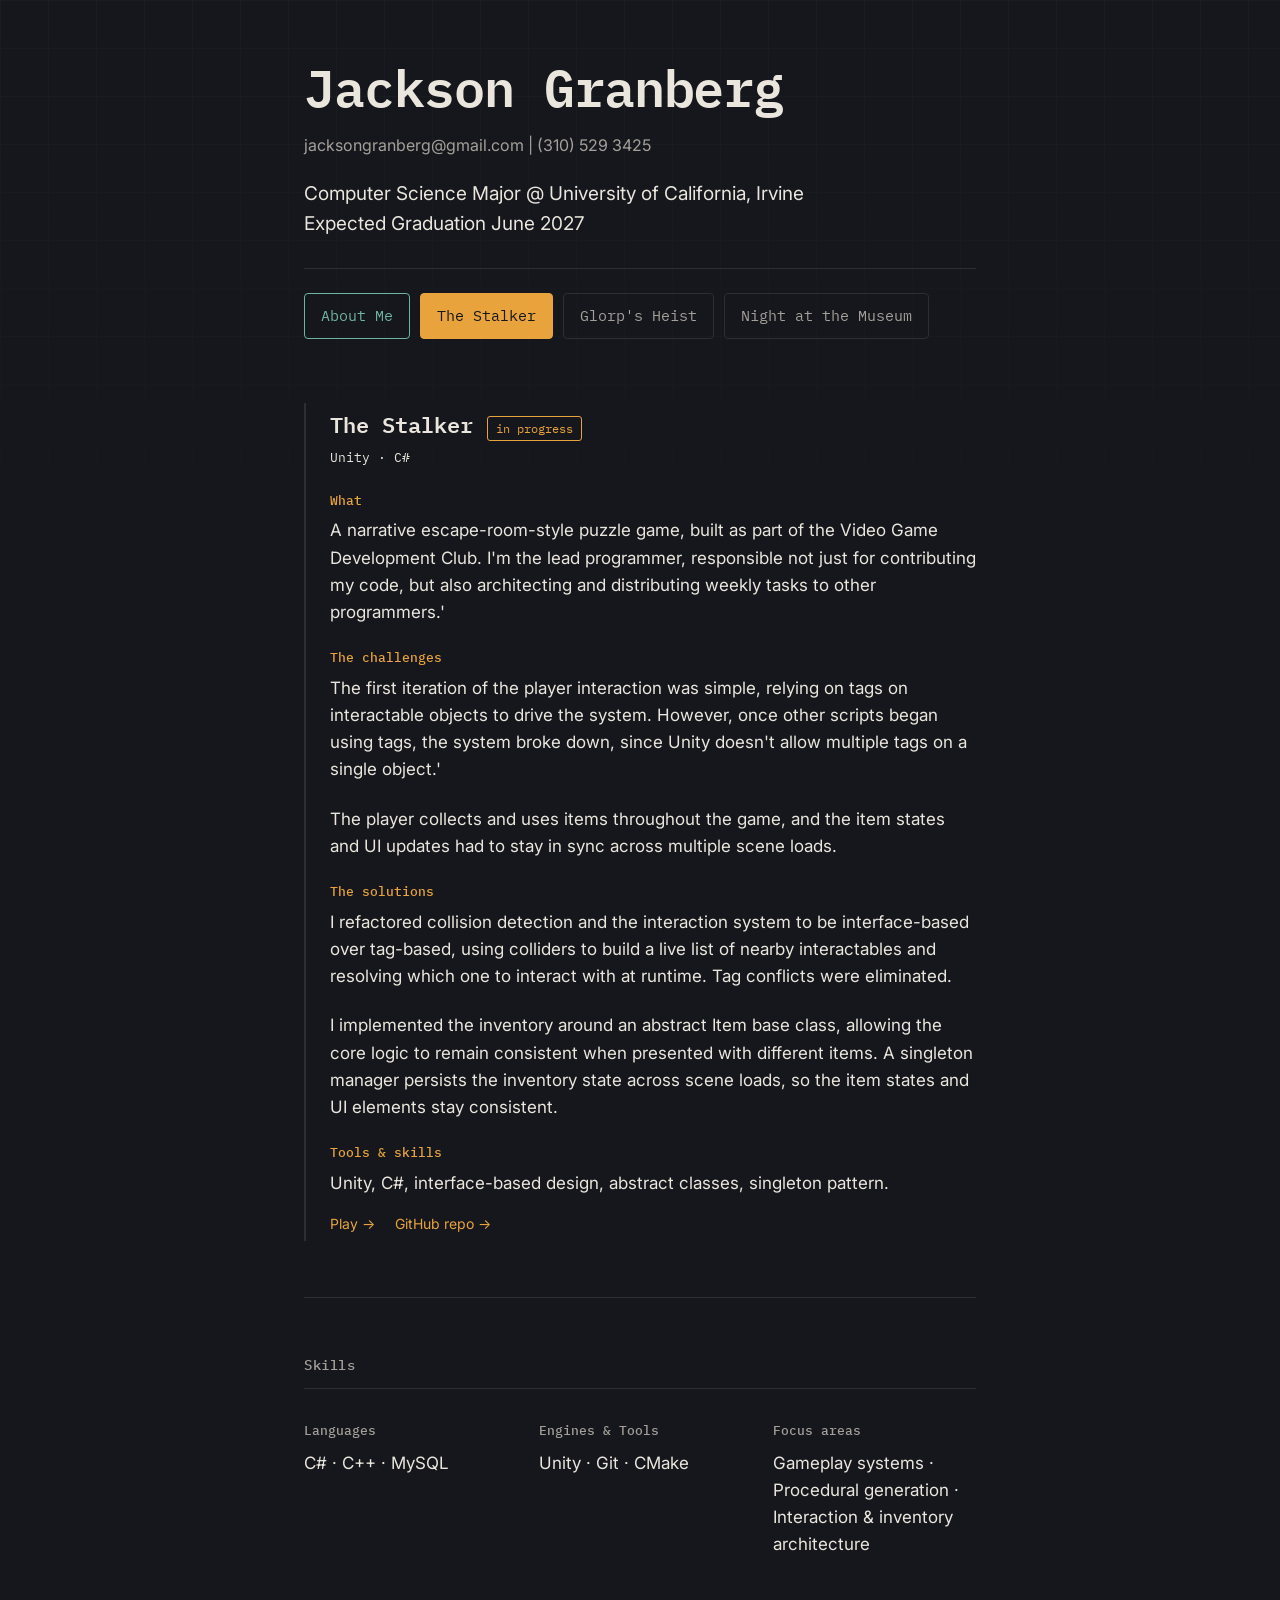
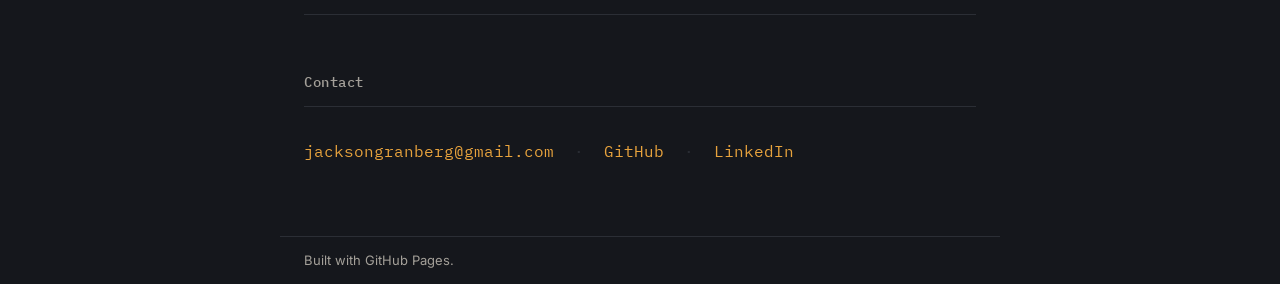
==== index.html @ 87cd90bc "added about.html, index.html, style.css" ====
<!DOCTYPE html>
<html lang="en">
<head>
<meta charset="UTF-8">
<meta name="viewport" content="width=device-width, initial-scale=1.0">
<title>Jackson — Software Engineer</title>
<link rel="preconnect" href="https://fonts.googleapis.com">
<link rel="preconnect" href="https://fonts.gstatic.com" crossorigin>
<link href="https://fonts.googleapis.com/css2?family=IBM+Plex+Mono:wght@400;500;600&family=Inter:wght@400;500&display=swap" rel="stylesheet">
<link rel="stylesheet" href="style.css">
</head>
<body>

<div class="grid-bg" aria-hidden="true"></div>

<header class="intro">
    <div class="wrap">
        <h1>Jackson Granberg</h1>
        <p class="contact">jacksongranberg@gmail.com  |  (310) 529 3425</p>
        <p class="studentinfo">Computer Science Major @ University of California, Irvine<br />Expected Graduation June 2027</p>
        <nav class="tabs" role="tablist">
            <a class="tab-btn about-btn" href="about.html">About Me</a>
            <button class="tab-btn is-active-tab" data-target="stalker" role="tab" aria-selected="true">The Stalker</button>
            <button class="tab-btn" data-target="glorps-heist" role="tab" aria-selected="false">Glorp's Heist</button>
            <button class="tab-btn" data-target="night-museum" role="tab" aria-selected="false">Night at the Museum</button>
        </nav>
    </div>
</header>

<main class="wrap">

  <section id="projects">
    <div class="project-stage">
        
        <article class="project pos-center is-active" id="stalker">
            <div class="project-head">
                <h2>The Stalker</h2>
                <span class="status">in progress</span>
            </div>
            <p class="stack">Unity · C#</p>

            <h4>What</h4>
            <p>A narrative escape-room-style puzzle game, built as part of the Video Game Development Club. I'm the lead programmer, responsible not just for contributing my code, but also architecting and distributing weekly tasks to other programmers.'</p>

            <h4>The challenges</h4>
            <p>The first iteration of the player interaction was simple, relying on tags on interactable objects to drive the system. However, once other scripts began using tags, the system broke down, since Unity doesn't allow multiple tags on a single object.'</p>
            <p>The player collects and uses items throughout the game, and the item states and UI updates had to stay in sync across multiple scene loads.</p>

            <h4>The solutions</h4>
            <p>I refactored collision detection and the interaction system to be interface-based over tag-based, using colliders to build a live list of nearby interactables and resolving which one to interact with at runtime. Tag conflicts were eliminated.</p>
            <p>I implemented the inventory around an abstract Item base class, allowing the core logic to remain consistent when presented with different items. A singleton manager persists the inventory state across scene loads, so the item states and UI elements stay consistent.</p>

            <h4>Tools &amp; skills</h4>
            <p>Unity, C#, interface-based design, abstract classes, singleton pattern.</p>

            <div class="links">
                <a href="PASTE_STALKER_PLAY_LINK" class="link-placeholder">Play →</a>
                <a href="PASTE_STALKER_GITHUB_LINK" class="link-placeholder">GitHub repo →</a>
            </div>
        </article>

    <article class="project pos-left" id="glorps-heist">
      <div class="project-head">
        <h2>Glorp's Heist</h2>
        <span class="status">1st place — game jam</span>
      </div>
      <p class="stack">Unity · C#</p>

      <h4>What</h4>
      <p>A guard-patrol puzzle game where players navigate around guards walking fixed paths, timing their movement to stay out of sight.</p>

      <h4>The challenges</h4>
        <p>As a game jam project, we had very little time to spend on level design itself. Hardcoding guard behaviour for each level would make code refinements time-consuming, so more modularity was needed.</p>
        <p>The modularity of the guard patrols caused a second issue with guard vision. The vision cones needed to update in real-time to create responsive, fair gameplay.</p>

      <h4>The solutions</h4>
        <p>I architected the guard patrol system like a level editor, allowing for quick on-the-fly adjustments to paths and timings. It funtions through the Unity inspector, allowing for modifications without touching the code, allowing for rapid iterations.</p>
        <p>To keep vision cones accurate against changing geometry, I used raycasts and colliders to allow for live updates and detection.</p>
      <h4>Tools &amp; skills</h4>
      <p>Unity, C#, vision/detection systems, raycasts, modular tooling, working under time pressure.</p>

      <div class="links">
          <a href="PASTE_GLORPS_HEIST_PLAY_LINK" class="link-placeholder">Play →</a>
          <a href="PASTE_GLORPS_HEIST_GITHUB_LINK" class="link-placeholder">GitHub repo →</a>
      </div>
    </article>

    <article class="project pos-left" id="night-museum">
      <div class="project-head">
        <h2>Night at the Museum</h2>
        <span class="status">finished — game jam</span>
      </div>
      <p class="stack">Unity · C#</p>

      <h4>What</h4>
      <p>A trash-collecting endless roguelike where players clear rooms to earn trash, buy upgrades, and eventually win.</p>

      <h4>The challenges</h4>
      <p>One room would get boring fast, so we needed rooms that felt different on different runs to keep gameplay fresh.</p>
        <p>One of our minigames involved wiping dirt off a picture frame, and I had no starting point, so I needed to learn how to implement this feature.</p>

      <h4>The solutions</h4>
        <p>I built three distinct room layouts, which then had randomized trash and trap spawns within a specific areas over a collider.</p>
        <p>To cause the effect of cleaning dirt, I created a dirty render texture, which the player then paints onto using mouse tracking with a texture mask, revealing the sprite underneath.</p>

      <h4>Tools &amp; skills</h4>
      <p>Unity, C#, procedural generation, minigame design, texture maps, mouse tracking</p>

      <div class="links">
          <a href="PASTE_MUSEUM_PLAY_LINK" class="link-placeholder">Play →</a>
          <a href="PASTE_MUSEUM_GITHUB_LINK" class="link-placeholder">GitHub repo →</a>
      </div>
    </article>

    </div>
  </section>

  <section id="skills">
    <h2 class="section-label">Skills</h2>
    <div class="skills-grid">
      <div class="skills-col">
        <h4>Languages</h4>
        <p>C# · C++ · MySQL</p>
      </div>
      <div class="skills-col">
        <h4>Engines &amp; Tools</h4>
        <p>Unity · Git · CMake</p>
      </div>
      <div class="skills-col">
        <h4>Focus areas</h4>
        <p>Gameplay systems · Procedural generation · Interaction &amp; inventory architecture</p>
      </div>
    </div>
  </section>

  <section id="contact">
    <h2 class="section-label">Contact</h2>
    <p class="contact-line">
        <a href="mailto:jacksongranberg@gmail.com">jacksongranberg@gmail.com</a>
      <span class="sep">·</span>
      <a href="https://github.com/krazyjax">GitHub</a>
      <span class="sep">·</span>
      <a href="https://linkedin.com/in/jackson-granberg-7b9085273">LinkedIn</a>
    </p>
  </section>

</main>

<footer class="wrap">
  <p>Built with GitHub Pages.</p>
</footer>

<script>
(function () {
  var tabs = document.querySelectorAll('.tab-btn');
  var stage = document.querySelector('.project-stage');

  function switchTo(id) {
    var next = stage.querySelector('#' + id);
    var current = stage.querySelector('.project.is-active');
    if (!next || next === current) return;

    if (current) {
      current.classList.remove('is-active', 'pos-center', 'pos-right');
      current.classList.add('pos-left');
      current.setAttribute('aria-hidden', 'true');
    }

    // Snap the incoming panel to the right, instantly, before animating in.
    next.classList.add('no-transition', 'pos-right');
    next.classList.remove('pos-left', 'pos-center');
    void next.offsetWidth; // force reflow so the snap registers before we transition
    next.classList.remove('no-transition');
    next.removeAttribute('aria-hidden');

    requestAnimationFrame(function () {
      next.classList.remove('pos-right');
      next.classList.add('pos-center', 'is-active');
    });

    tabs.forEach(function (btn) {
      var isTarget = btn.dataset.target === id;
      btn.classList.toggle('is-active-tab', isTarget);
      btn.setAttribute('aria-selected', isTarget);
    });
  }

  tabs.forEach(function (btn) {
    if (!btn.dataset.target) return;
    btn.addEventListener('click', function () {
      switchTo(btn.dataset.target);
    });
  });
})();
</script>

</body>
</html>
---- style.css ----
:root {
  --bg: #15171c;
  --bg-raised: #1b1e24;
  --text: #eae6dd;
  --text-dim: #a4a099;
  --accent: #e8a33d;
  --accent2: #6fb3a0;
  --rule: #2b2e35;
  --mono: 'IBM Plex Mono', 'Courier New', monospace;
  --sans: 'Inter', -apple-system, BlinkMacSystemFont, 'Segoe UI', sans-serif;
}

* { box-sizing: border-box; }

html {
  scroll-behavior: smooth;
}

body {
  margin: 0;
  background: var(--bg);
  color: var(--text);
  font-family: var(--sans);
  line-height: 1.6;
  font-size: 17px;
  position: relative;
}

@media (prefers-reduced-motion: reduce) {
  html { scroll-behavior: auto; }
}

.grid-bg {
  position: fixed;
  inset: 0;
  z-index: 0;
  pointer-events: none;
  background-image:
    linear-gradient(var(--rule) 1px, transparent 1px),
    linear-gradient(90deg, var(--rule) 1px, transparent 1px);
  background-size: 48px 48px;
  opacity: 0.25;
  mask-image: linear-gradient(to bottom, black, transparent 700px);
  -webkit-mask-image: linear-gradient(to bottom, black, transparent 700px);
}

.wrap {
  max-width: 720px;
  margin: 0 auto;
  padding: 0 24px;
  position: relative;
  z-index: 1;
}

/* Intro */

.intro {
  padding: 45px 0 8px;
}

.prompt {
  font-family: var(--mono);
  color: var(--text-dim);
  font-size: 15px;
  margin: 0 0 8px;
}

.prompt-symbol {
  color: var(--accent);
}

h1 {
  font-family: var(--mono);
  font-size: 52px;
  font-weight: 600;
  margin: 0 0 5px;
  letter-spacing: -0.02em;
}

.contact {
    font-size: 16px;
    max-width: 58ch;
    color: var(--text-dim);
    margin: 0 0 20px;
}

.studentinfo {
  font-size: 19px;
  max-width: 54ch;
  margin: 0 0 12px;
  color: var(--text);
}

.sub {
  font-size: 16px;
  max-width: 58ch;
  color: var(--text-dim);
  margin: 0;
}

.sub em {
  color: var(--text);
  font-style: normal;
  border-bottom: 1px solid var(--accent);
}

/* Tabs */

.tabs {
  display: flex;
  flex-wrap: wrap;
  gap: 10px;
  margin-top: 28px;
  padding-top: 24px;
  border-top: 1px solid var(--rule);
}

.tab-btn {
  font-family: var(--mono);
  font-size: 15px;
  color: var(--text-dim);
  background: transparent;
  border: 1px solid var(--rule);
  border-radius: 4px;
  padding: 10px 16px;
  cursor: pointer;
  text-decoration: none;
  display: inline-block;
  transition: color .2s ease, border-color .2s ease, background .2s ease;
}

.tab-btn:hover {
  color: var(--text);
  border-color: var(--text-dim);
}

.tab-btn:focus-visible {
  outline: 2px solid var(--accent);
  outline-offset: 2px;
}

.tab-btn.is-active-tab {
  color: var(--bg);
  background: var(--accent);
  border-color: var(--accent);
}

.tab-btn.about-btn {
  color: var(--accent2);
  border-color: var(--accent2);
}

.tab-btn.about-btn:hover {
  color: var(--bg);
  background: var(--accent2);
  border-color: var(--accent2);
}

.tab-btn.about-btn.is-active-tab {
  color: var(--bg);
  background: var(--accent2);
  border-color: var(--accent2);
}

/* Section labels (Skills / Contact) */

.section-label {
  font-family: var(--mono);
  font-size: 14px;
  font-weight: 500;
  letter-spacing: 0.04em;
  color: var(--text-dim);
  margin: 0 0 32px;
  padding-bottom: 12px;
  border-bottom: 1px solid var(--rule);
}

section {
  padding: 56px 0;
}

section + section {
  border-top: 1px solid var(--rule);
}

/* Project stage — all panels stacked in the same grid cell, only one visible */

.project-stage {
  display: grid;
}

.project-stage .project {
  grid-column: 1;
  grid-row: 1;
  transition: opacity .5s cubic-bezier(.4,0,.2,1), transform .5s cubic-bezier(.4,0,.2,1);
  pointer-events: none;
}

.project-stage .project.no-transition {
  transition: none;
}

.project-stage .project.pos-left {
  opacity: 0;
  transform: translateX(-36px);
}

.project-stage .project.pos-right {
  opacity: 0;
  transform: translateX(36px);
}

.project-stage .project.pos-center {
  opacity: 1;
  transform: translateX(0);
}

.project-stage .project.is-active {
  pointer-events: auto;
}

/* Projects — case study content */

.project {
  border-left: 2px solid var(--rule);
  padding: 4px 0 4px 24px;
}

.project-head {
  display: flex;
  align-items: baseline;
  gap: 14px;
  flex-wrap: wrap;
  margin-bottom: 6px;
}

.project h2 {
  font-family: var(--mono);
  font-size: 22px;
  font-weight: 600;
  margin: 0;
  color: var(--text);
}

.status {
  font-family: var(--mono);
  font-size: 12px;
  padding: 2px 8px;
  border-radius: 3px;
  white-space: nowrap;
  color: var(--accent);
  border: 1px solid var(--accent);
}

.stack {
  font-family: var(--mono);
  font-size: 13px;
  color: var(--text-dim);
  margin: 0 0 22px;
}

.project h4 {
  font-family: var(--mono);
  font-size: 13px;
  font-weight: 500;
  color: var(--accent);
  margin: 0 0 6px;
}

.project p {
  margin: 0 0 22px;
  color: var(--text);
  max-width: 62ch;
}

.links {
  display: flex;
  gap: 20px;
  font-size: 14px;
  margin-top: -6px;
}

.links a {
  color: var(--accent);
  text-decoration: none;
  border-bottom: 1px solid transparent;
}

.links a:hover,
.links a:focus-visible {
  border-bottom-color: var(--accent);
}

/* Skills */

.skills-grid {
  display: grid;
  grid-template-columns: repeat(3, 1fr);
  gap: 32px;
}

.skills-col h4 {
  font-family: var(--mono);
  font-size: 13px;
  font-weight: 500;
  color: var(--text-dim);
  margin: 0 0 8px;
}

.skills-col p {
  margin: 0;
}

/* Contact */

.contact-line {
  font-family: var(--mono);
  font-size: 16px;
}

.contact-line a {
  color: var(--accent);
  text-decoration: none;
  border-bottom: 1px solid transparent;
}

.contact-line a:hover,
.contact-line a:focus-visible {
  border-bottom-color: var(--accent);
}

.sep {
  color: var(--rule);
  margin: 0 10px;
}

/* About page */

.about-hero p {
  max-width: 60ch;
  color: var(--text-dim);
}

.about-block {
  margin-bottom: 40px;
}

.about-block:last-child {
  margin-bottom: 0;
}

.about-block h4 {
  font-family: var(--mono);
  font-size: 13px;
  font-weight: 500;
  color: var(--accent2);
  margin: 0 0 8px;
}

.about-block p {
  margin: 0;
  max-width: 62ch;
  color: var(--text);
}

footer {
  padding: 32px 0 64px;
  color: var(--text-dim);
  font-size: 13px;
  border-top: 1px solid var(--rule);
}

a:focus-visible,
button:focus-visible {
  outline: 2px solid var(--accent);
  outline-offset: 2px;
}

/* Responsive */

@media (max-width: 600px) {
  .intro { padding: 64px 0 48px; }
  h1 { font-size: 38px; }
  .role { font-size: 17px; }
  .skills-grid { grid-template-columns: 1fr; gap: 20px; }
  .project { padding-left: 16px; }
  .tab-btn { font-size: 13px; padding: 9px 12px; }
}
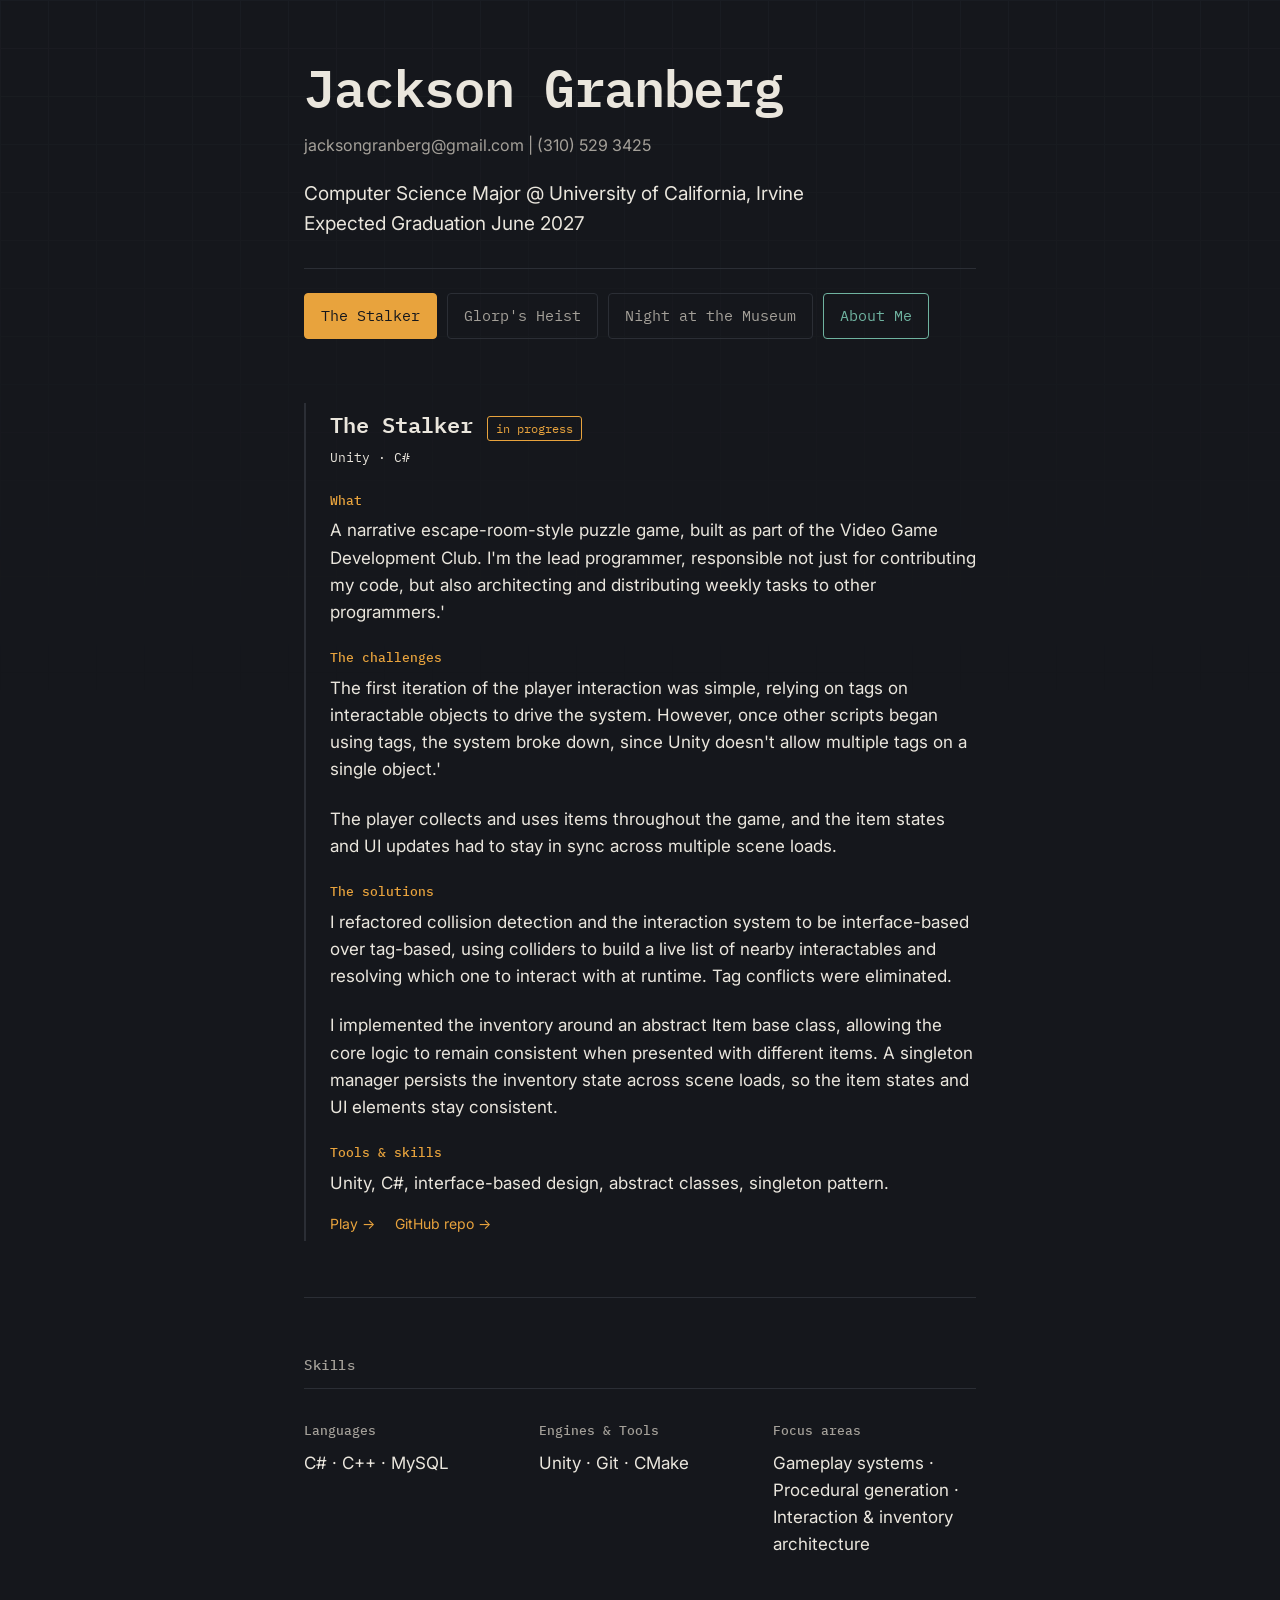
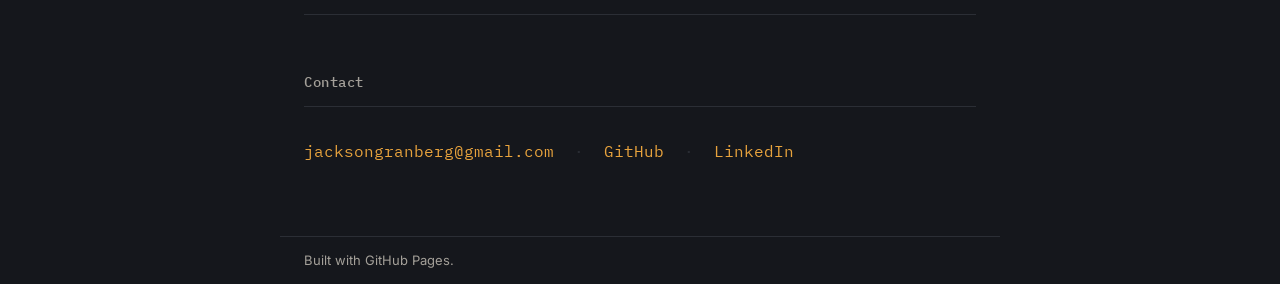
==== commit 82fe5aa3: "Update index.html" ====
--- a/index.html
+++ b/index.html
@@ -19,10 +19,10 @@
         <p class="contact">jacksongranberg@gmail.com  |  (310) 529 3425</p>
         <p class="studentinfo">Computer Science Major @ University of California, Irvine<br />Expected Graduation June 2027</p>
         <nav class="tabs" role="tablist">
-            <a class="tab-btn about-btn" href="about.html">About Me</a>
             <button class="tab-btn is-active-tab" data-target="stalker" role="tab" aria-selected="true">The Stalker</button>
             <button class="tab-btn" data-target="glorps-heist" role="tab" aria-selected="false">Glorp's Heist</button>
             <button class="tab-btn" data-target="night-museum" role="tab" aria-selected="false">Night at the Museum</button>
+            <a class="tab-btn about-btn" href="about.html">About Me</a>
         </nav>
     </div>
 </header>
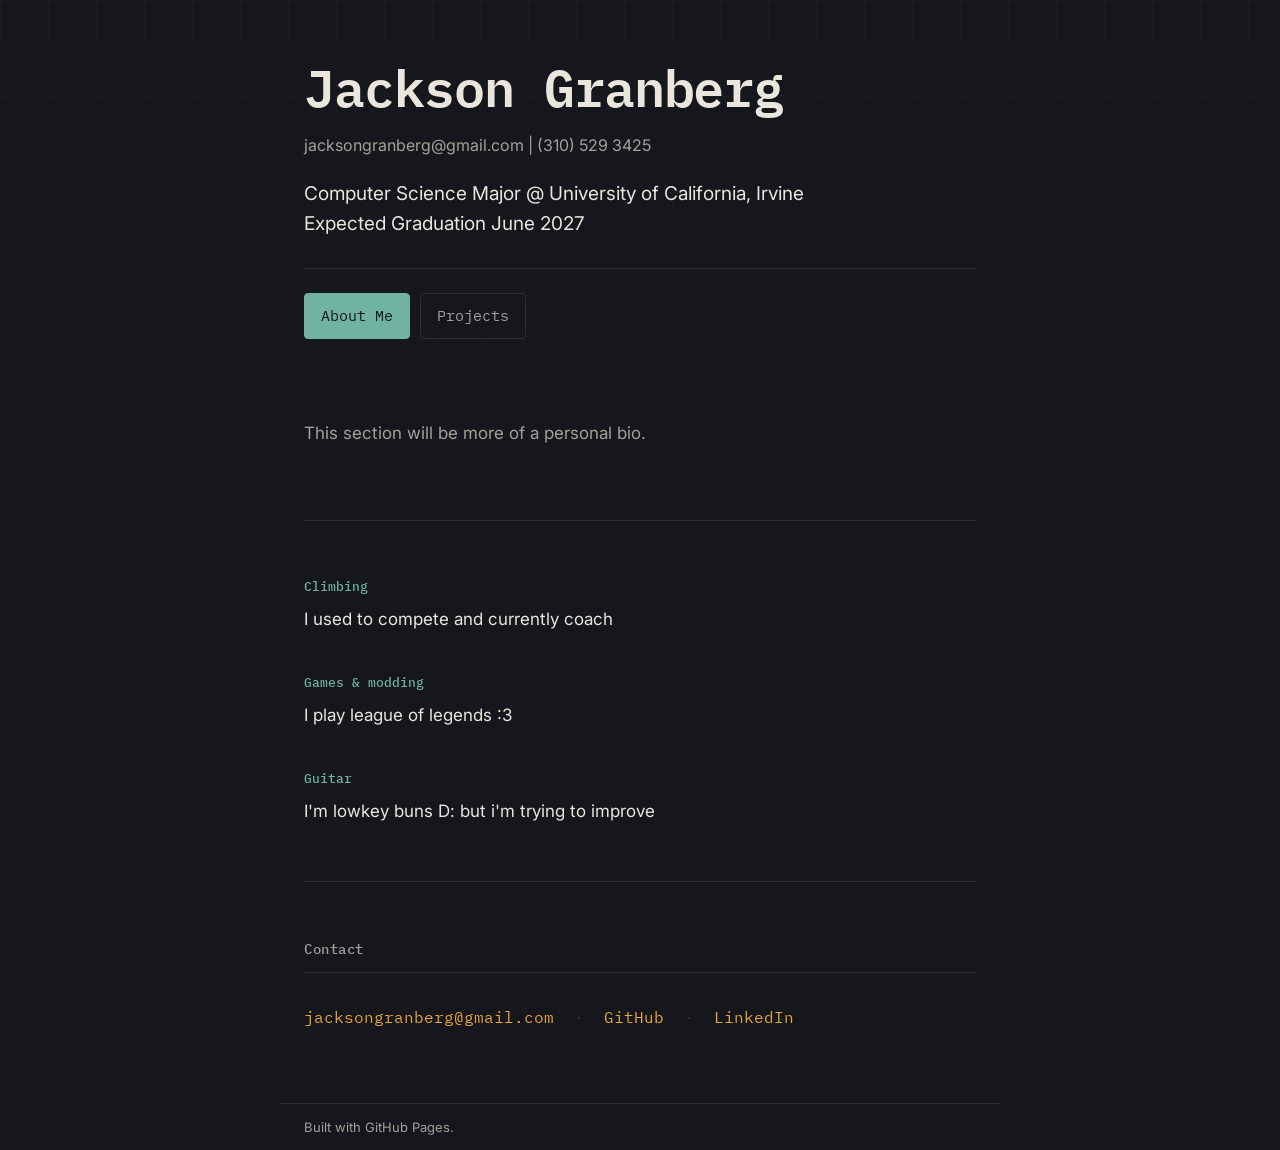
==== commit 7d77b70b: "update 1 reordered some elements, changed landing page, added some links" ====
--- a/index.html
+++ b/index.html
@@ -3,7 +3,7 @@
 <head>
 <meta charset="UTF-8">
 <meta name="viewport" content="width=device-width, initial-scale=1.0">
-<title>Jackson — Software Engineer</title>
+<title>About — Jackson Granberg</title>
 <link rel="preconnect" href="https://fonts.googleapis.com">
 <link rel="preconnect" href="https://fonts.gstatic.com" crossorigin>
 <link href="https://fonts.googleapis.com/css2?family=IBM+Plex+Mono:wght@400;500;600&family=Inter:wght@400;500&display=swap" rel="stylesheet">
@@ -19,118 +19,35 @@
         <p class="contact">jacksongranberg@gmail.com  |  (310) 529 3425</p>
         <p class="studentinfo">Computer Science Major @ University of California, Irvine<br />Expected Graduation June 2027</p>
         <nav class="tabs" role="tablist">
-            <button class="tab-btn is-active-tab" data-target="stalker" role="tab" aria-selected="true">The Stalker</button>
-            <button class="tab-btn" data-target="glorps-heist" role="tab" aria-selected="false">Glorp's Heist</button>
-            <button class="tab-btn" data-target="night-museum" role="tab" aria-selected="false">Night at the Museum</button>
-            <a class="tab-btn about-btn" href="about.html">About Me</a>
+            <a class="tab-btn about-btn is-active-tab" href="about.html">About Me</a>
+            <a class="tab-btn" href="projects.html">Projects</a>
         </nav>
     </div>
 </header>
 
 <main class="wrap">
 
-  <section id="projects">
-    <div class="project-stage">
-        
-        <article class="project pos-center is-active" id="stalker">
-            <div class="project-head">
-                <h2>The Stalker</h2>
-                <span class="status">in progress</span>
-            </div>
-            <p class="stack">Unity · C#</p>
-
-            <h4>What</h4>
-            <p>A narrative escape-room-style puzzle game, built as part of the Video Game Development Club. I'm the lead programmer, responsible not just for contributing my code, but also architecting and distributing weekly tasks to other programmers.'</p>
-
-            <h4>The challenges</h4>
-            <p>The first iteration of the player interaction was simple, relying on tags on interactable objects to drive the system. However, once other scripts began using tags, the system broke down, since Unity doesn't allow multiple tags on a single object.'</p>
-            <p>The player collects and uses items throughout the game, and the item states and UI updates had to stay in sync across multiple scene loads.</p>
-
-            <h4>The solutions</h4>
-            <p>I refactored collision detection and the interaction system to be interface-based over tag-based, using colliders to build a live list of nearby interactables and resolving which one to interact with at runtime. Tag conflicts were eliminated.</p>
-            <p>I implemented the inventory around an abstract Item base class, allowing the core logic to remain consistent when presented with different items. A singleton manager persists the inventory state across scene loads, so the item states and UI elements stay consistent.</p>
-
-            <h4>Tools &amp; skills</h4>
-            <p>Unity, C#, interface-based design, abstract classes, singleton pattern.</p>
-
-            <div class="links">
-                <a href="PASTE_STALKER_PLAY_LINK" class="link-placeholder">Play →</a>
-                <a href="PASTE_STALKER_GITHUB_LINK" class="link-placeholder">GitHub repo →</a>
-            </div>
-        </article>
-
-    <article class="project pos-left" id="glorps-heist">
-      <div class="project-head">
-        <h2>Glorp's Heist</h2>
-        <span class="status">1st place — game jam</span>
-      </div>
-      <p class="stack">Unity · C#</p>
-
-      <h4>What</h4>
-      <p>A guard-patrol puzzle game where players navigate around guards walking fixed paths, timing their movement to stay out of sight.</p>
-
-      <h4>The challenges</h4>
-        <p>As a game jam project, we had very little time to spend on level design itself. Hardcoding guard behaviour for each level would make code refinements time-consuming, so more modularity was needed.</p>
-        <p>The modularity of the guard patrols caused a second issue with guard vision. The vision cones needed to update in real-time to create responsive, fair gameplay.</p>
-
-      <h4>The solutions</h4>
-        <p>I architected the guard patrol system like a level editor, allowing for quick on-the-fly adjustments to paths and timings. It funtions through the Unity inspector, allowing for modifications without touching the code, allowing for rapid iterations.</p>
-        <p>To keep vision cones accurate against changing geometry, I used raycasts and colliders to allow for live updates and detection.</p>
-      <h4>Tools &amp; skills</h4>
-      <p>Unity, C#, vision/detection systems, raycasts, modular tooling, working under time pressure.</p>
-
-      <div class="links">
-          <a href="PASTE_GLORPS_HEIST_PLAY_LINK" class="link-placeholder">Play →</a>
-          <a href="PASTE_GLORPS_HEIST_GITHUB_LINK" class="link-placeholder">GitHub repo →</a>
-      </div>
-    </article>
-
-    <article class="project pos-left" id="night-museum">
-      <div class="project-head">
-        <h2>Night at the Museum</h2>
-        <span class="status">finished — game jam</span>
-      </div>
-      <p class="stack">Unity · C#</p>
-
-      <h4>What</h4>
-      <p>A trash-collecting endless roguelike where players clear rooms to earn trash, buy upgrades, and eventually win.</p>
-
-      <h4>The challenges</h4>
-      <p>One room would get boring fast, so we needed rooms that felt different on different runs to keep gameplay fresh.</p>
-        <p>One of our minigames involved wiping dirt off a picture frame, and I had no starting point, so I needed to learn how to implement this feature.</p>
-
-      <h4>The solutions</h4>
-        <p>I built three distinct room layouts, which then had randomized trash and trap spawns within a specific areas over a collider.</p>
-        <p>To cause the effect of cleaning dirt, I created a dirty render texture, which the player then paints onto using mouse tracking with a texture mask, revealing the sprite underneath.</p>
-
-      <h4>Tools &amp; skills</h4>
-      <p>Unity, C#, procedural generation, minigame design, texture maps, mouse tracking</p>
-
-      <div class="links">
-          <a href="PASTE_MUSEUM_PLAY_LINK" class="link-placeholder">Play →</a>
-          <a href="PASTE_MUSEUM_GITHUB_LINK" class="link-placeholder">GitHub repo →</a>
-      </div>
-    </article>
-
-    </div>
+  <section class="about-hero">
+    <p>This section will be more of a personal bio.</p>
   </section>
 
-  <section id="skills">
-    <h2 class="section-label">Skills</h2>
-    <div class="skills-grid">
-      <div class="skills-col">
-        <h4>Languages</h4>
-        <p>C# · C++ · MySQL</p>
-      </div>
-      <div class="skills-col">
-        <h4>Engines &amp; Tools</h4>
-        <p>Unity · Git · CMake</p>
-      </div>
-      <div class="skills-col">
-        <h4>Focus areas</h4>
-        <p>Gameplay systems · Procedural generation · Interaction &amp; inventory architecture</p>
-      </div>
+  <section id="about">
+
+    <div class="about-block">
+      <h4>Climbing</h4>
+      <p>I used to compete and currently coach</p>
     </div>
+
+    <div class="about-block">
+      <h4>Games &amp; modding</h4>
+      <p>I play league of legends :3</p>
+    </div>
+
+    <div class="about-block">
+      <h4>Guitar</h4>
+      <p>I'm lowkey buns D: but i'm trying to improve</p>
+    </div>
+
   </section>
 
   <section id="contact">
@@ -150,49 +67,5 @@
   <p>Built with GitHub Pages.</p>
 </footer>
 
-<script>
-(function () {
-  var tabs = document.querySelectorAll('.tab-btn');
-  var stage = document.querySelector('.project-stage');
-
-  function switchTo(id) {
-    var next = stage.querySelector('#' + id);
-    var current = stage.querySelector('.project.is-active');
-    if (!next || next === current) return;
-
-    if (current) {
-      current.classList.remove('is-active', 'pos-center', 'pos-right');
-      current.classList.add('pos-left');
-      current.setAttribute('aria-hidden', 'true');
-    }
-
-    // Snap the incoming panel to the right, instantly, before animating in.
-    next.classList.add('no-transition', 'pos-right');
-    next.classList.remove('pos-left', 'pos-center');
-    void next.offsetWidth; // force reflow so the snap registers before we transition
-    next.classList.remove('no-transition');
-    next.removeAttribute('aria-hidden');
-
-    requestAnimationFrame(function () {
-      next.classList.remove('pos-right');
-      next.classList.add('pos-center', 'is-active');
-    });
-
-    tabs.forEach(function (btn) {
-      var isTarget = btn.dataset.target === id;
-      btn.classList.toggle('is-active-tab', isTarget);
-      btn.setAttribute('aria-selected', isTarget);
-    });
-  }
-
-  tabs.forEach(function (btn) {
-    if (!btn.dataset.target) return;
-    btn.addEventListener('click', function () {
-      switchTo(btn.dataset.target);
-    });
-  });
-})();
-</script>
-
 </body>
 </html>
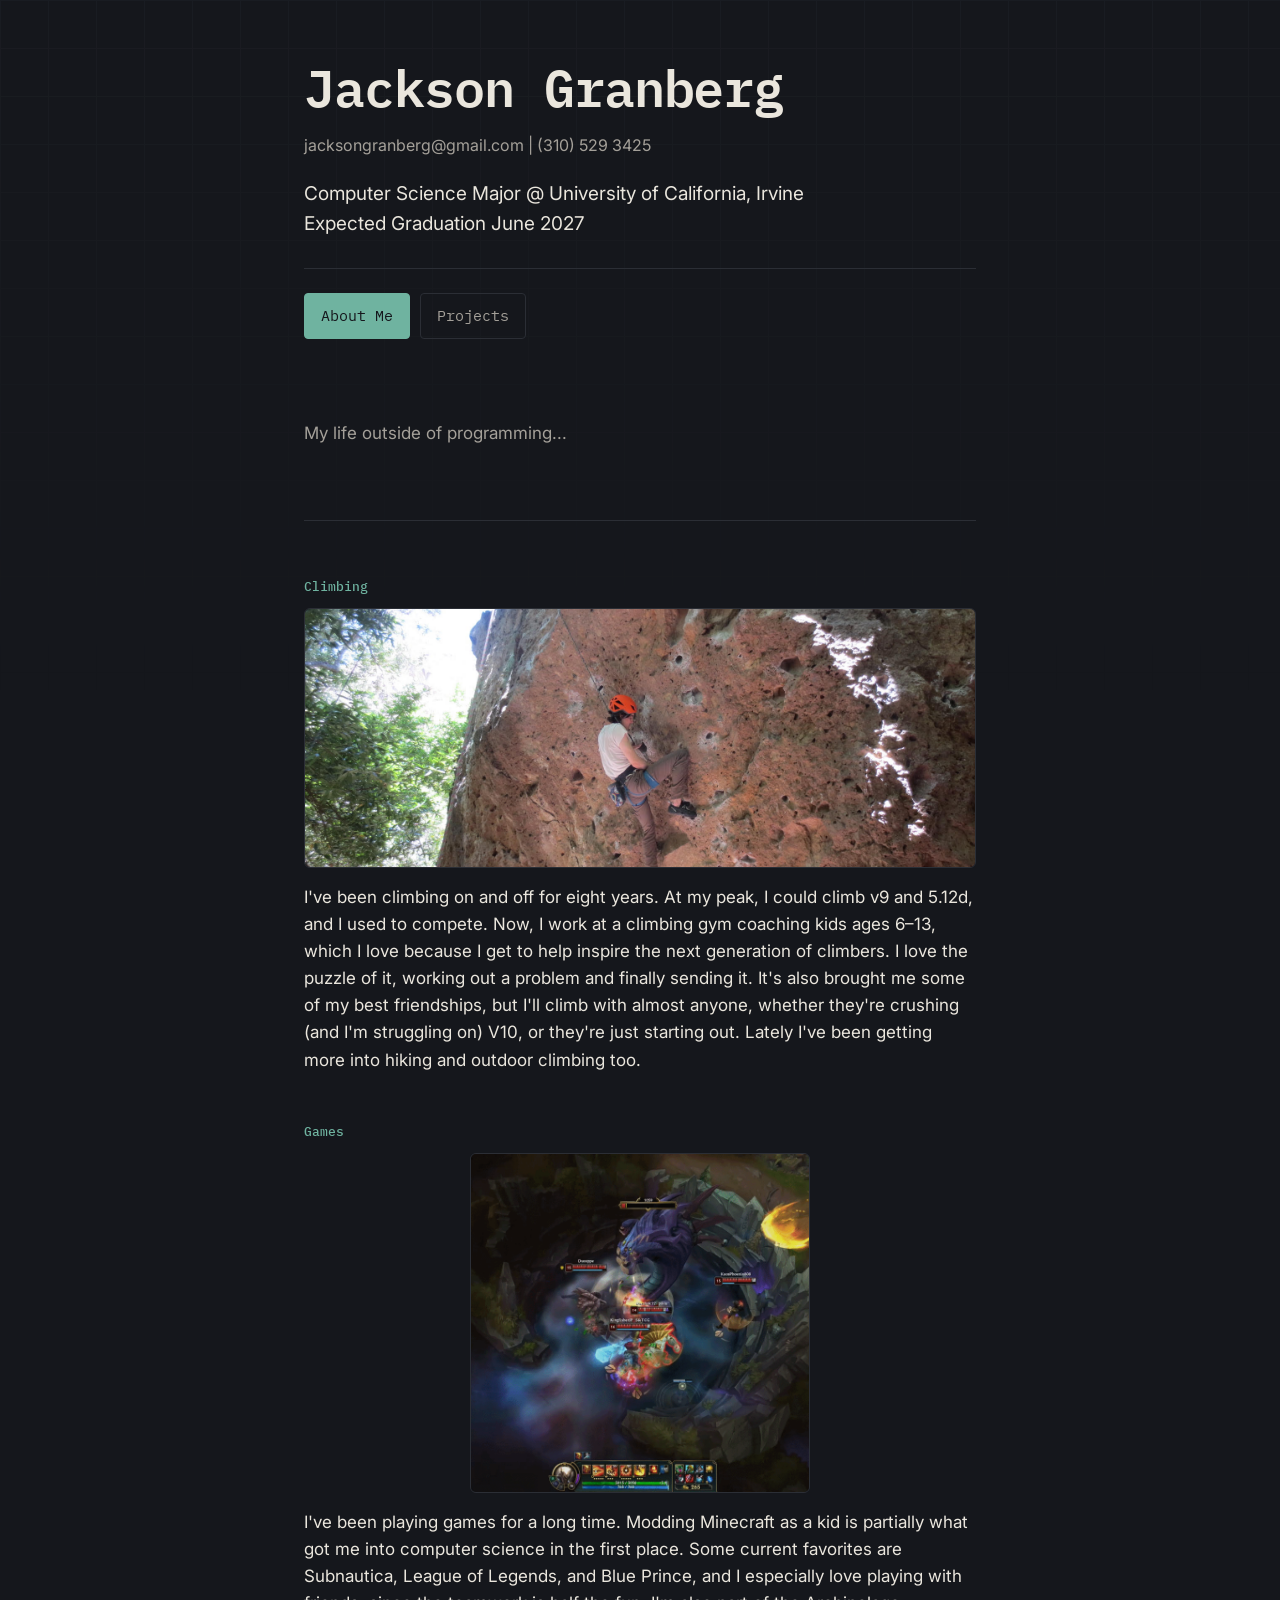
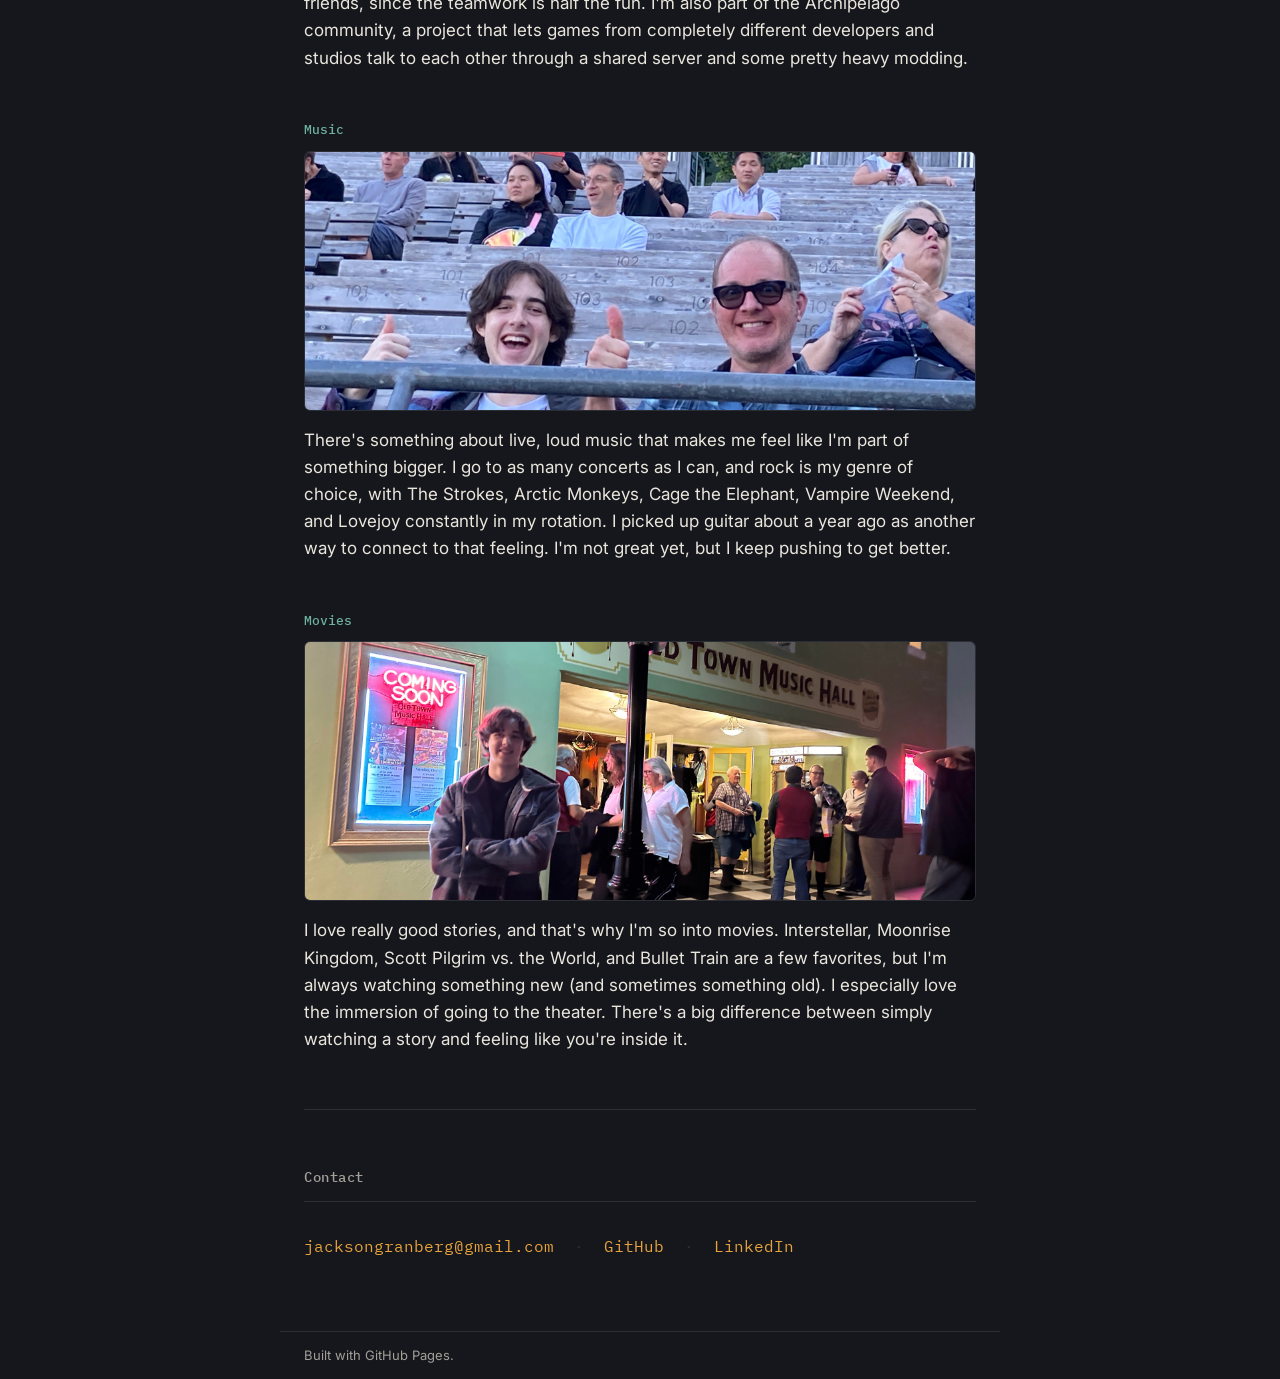
==== commit 2656a124: "final draft still missing gifs for each of the games, as well as github and itch links for the stalk" ====
--- a/index.html
+++ b/index.html
@@ -3,7 +3,7 @@
 <head>
 <meta charset="UTF-8">
 <meta name="viewport" content="width=device-width, initial-scale=1.0">
-<title>About — Jackson Granberg</title>
+<title>Jackson Granberg</title>
 <link rel="preconnect" href="https://fonts.googleapis.com">
 <link rel="preconnect" href="https://fonts.gstatic.com" crossorigin>
 <link href="https://fonts.googleapis.com/css2?family=IBM+Plex+Mono:wght@400;500;600&family=Inter:wght@400;500&display=swap" rel="stylesheet">
@@ -19,7 +19,7 @@
         <p class="contact">jacksongranberg@gmail.com  |  (310) 529 3425</p>
         <p class="studentinfo">Computer Science Major @ University of California, Irvine<br />Expected Graduation June 2027</p>
         <nav class="tabs" role="tablist">
-            <a class="tab-btn about-btn is-active-tab" href="about.html">About Me</a>
+            <a class="tab-btn about-btn is-active-tab" href="index.html">About Me</a>
             <a class="tab-btn" href="projects.html">Projects</a>
         </nav>
     </div>
@@ -28,24 +28,33 @@
 <main class="wrap">
 
   <section class="about-hero">
-    <p>This section will be more of a personal bio.</p>
+      <p>My life outside of programming...</p>
   </section>
 
   <section id="about">
 
     <div class="about-block">
       <h4>Climbing</h4>
-      <p>I used to compete and currently coach</p>
+      <img src="climbing.jpg" alt="Jackson rock climbing outside" class="about-photo">
+      <p>I've been climbing on and off for eight years. At my peak, I could climb v9 and 5.12d, and I used to compete. Now, I work at a climbing gym coaching kids ages 6–13, which I love because I get to help inspire the next generation of climbers. I love the puzzle of it, working out a problem and finally sending it. It's also brought me some of my best friendships, but I'll climb with almost anyone, whether they're crushing (and I'm struggling on) V10, or they're just starting out. Lately I've been getting more into hiking and outdoor climbing too.</p>
     </div>
 
     <div class="about-block">
-      <h4>Games &amp; modding</h4>
-      <p>I play league of legends :3</p>
+      <h4>Games</h4>
+      <img src="games.gif" alt="Jackson stealing baron on Ezreal on League of Legends" class="about-photo about-photo-square">
+      <p>I've been playing games for a long time. Modding Minecraft as a kid is partially what got me into computer science in the first place. Some current favorites are Subnautica, League of Legends, and Blue Prince, and I especially love playing with friends, since the teamwork is half the fun. I'm also part of the Archipelago community, a project that lets games from completely different developers and studios talk to each other through a shared server and some pretty heavy modding.</p>
     </div>
 
     <div class="about-block">
-      <h4>Guitar</h4>
-      <p>I'm lowkey buns D: but i'm trying to improve</p>
+      <h4>Music</h4>
+      <img src="music.jpg" alt="Jackson at the Hollywood Bowl for the Vampire Weekend concert" class="about-photo">
+      <p>There's something about live, loud music that makes me feel like I'm part of something bigger. I go to as many concerts as I can, and rock is my genre of choice, with The Strokes, Arctic Monkeys, Cage the Elephant, Vampire Weekend, and Lovejoy constantly in my rotation. I picked up guitar about a year ago as another way to connect to that feeling. I'm not great yet, but I keep pushing to get better.</p>
+    </div>
+
+    <div class="about-block">
+      <h4>Movies</h4>
+      <img src="movies.jpg" alt="Jackson at the movie theater, watching Psycho" class="about-photo">
+      <p>I love really good stories, and that's why I'm so into movies. Interstellar, Moonrise Kingdom, Scott Pilgrim vs. the World, and Bullet Train are a few favorites, but I'm always watching something new (and sometimes something old). I especially love the immersion of going to the theater. There's a big difference between simply watching a story and feeling like you're inside it.</p>
     </div>
 
   </section>
--- a/style.css
+++ b/style.css
@@ -109,10 +109,20 @@
 .tabs {
   display: flex;
   flex-wrap: wrap;
+  align-items: center;
   gap: 10px;
   margin-top: 28px;
   padding-top: 24px;
   border-top: 1px solid var(--rule);
+}
+
+.tabs-label {
+  font-family: var(--mono);
+  font-size: 13px;
+  color: var(--text-dim);
+  padding-left: 10px;
+  margin-left: 4px;
+  border-left: 1px solid var(--rule);
 }
 
 .tab-btn {
@@ -130,8 +140,8 @@
 }
 
 .tab-btn:hover {
-  color: var(--text);
-  border-color: var(--text-dim);
+  color: var(--accent);
+  border-color: var(--accent);
 }
 
 .tab-btn:focus-visible {
@@ -342,19 +352,37 @@
 }
 
 .about-block {
-  margin-bottom: 40px;
+  margin-bottom: 48px;
 }
 
 .about-block:last-child {
   margin-bottom: 0;
 }
 
+.about-photo {
+  display: block;
+  width: 100%;
+  height: 260px;
+  object-fit: cover;
+  border-radius: 6px;
+  border: 1px solid var(--rule);
+  background: var(--bg-raised);
+  margin: 10px 0 16px;
+}
+
+.about-photo-square {
+  width: 340px;
+  height: 340px;
+  margin-left: auto;
+  margin-right: auto;
+}
+
 .about-block h4 {
   font-family: var(--mono);
   font-size: 13px;
   font-weight: 500;
   color: var(--accent2);
-  margin: 0 0 8px;
+  margin: 0 0 4px;
 }
 
 .about-block p {
@@ -385,4 +413,6 @@
   .skills-grid { grid-template-columns: 1fr; gap: 20px; }
   .project { padding-left: 16px; }
   .tab-btn { font-size: 13px; padding: 9px 12px; }
-}
+  .tabs-label { padding-left: 0; margin-left: 0; border-left: none; width: 100%; }
+  .about-photo { height: 200px; }
+}
